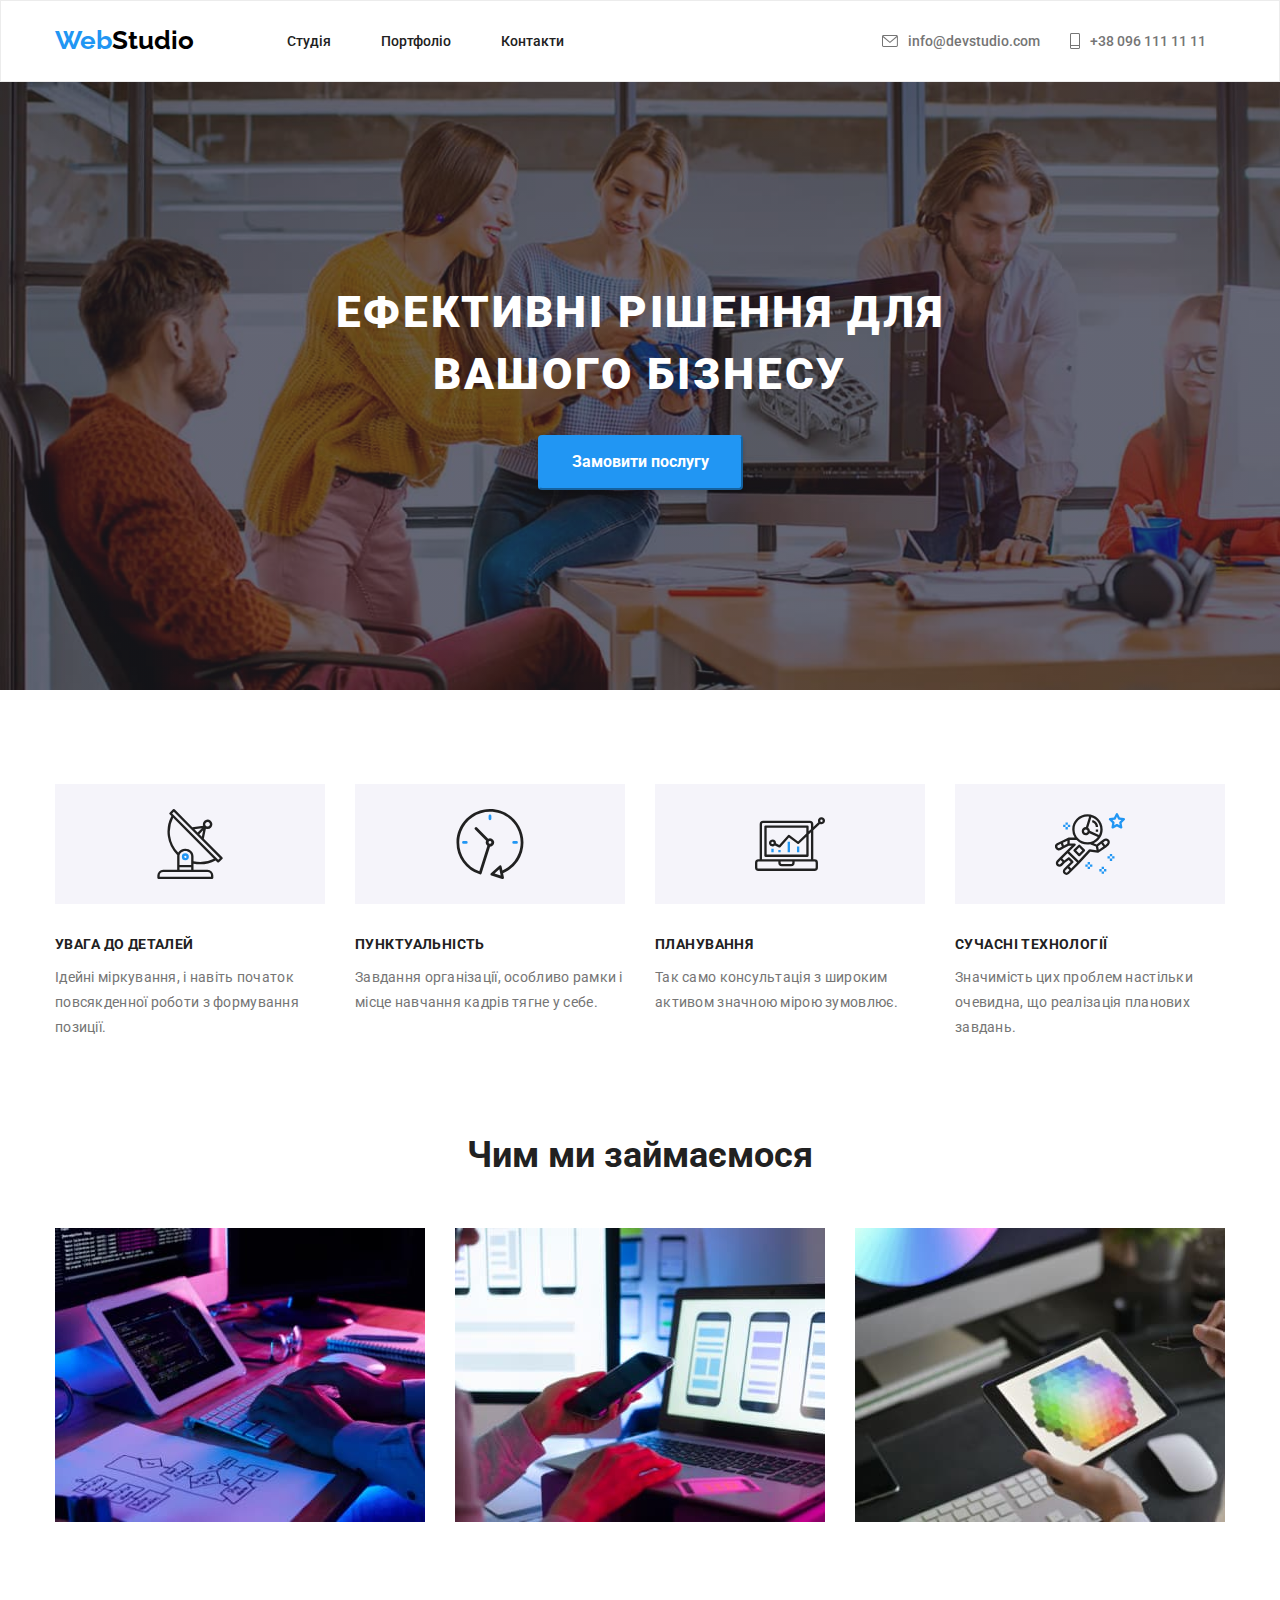
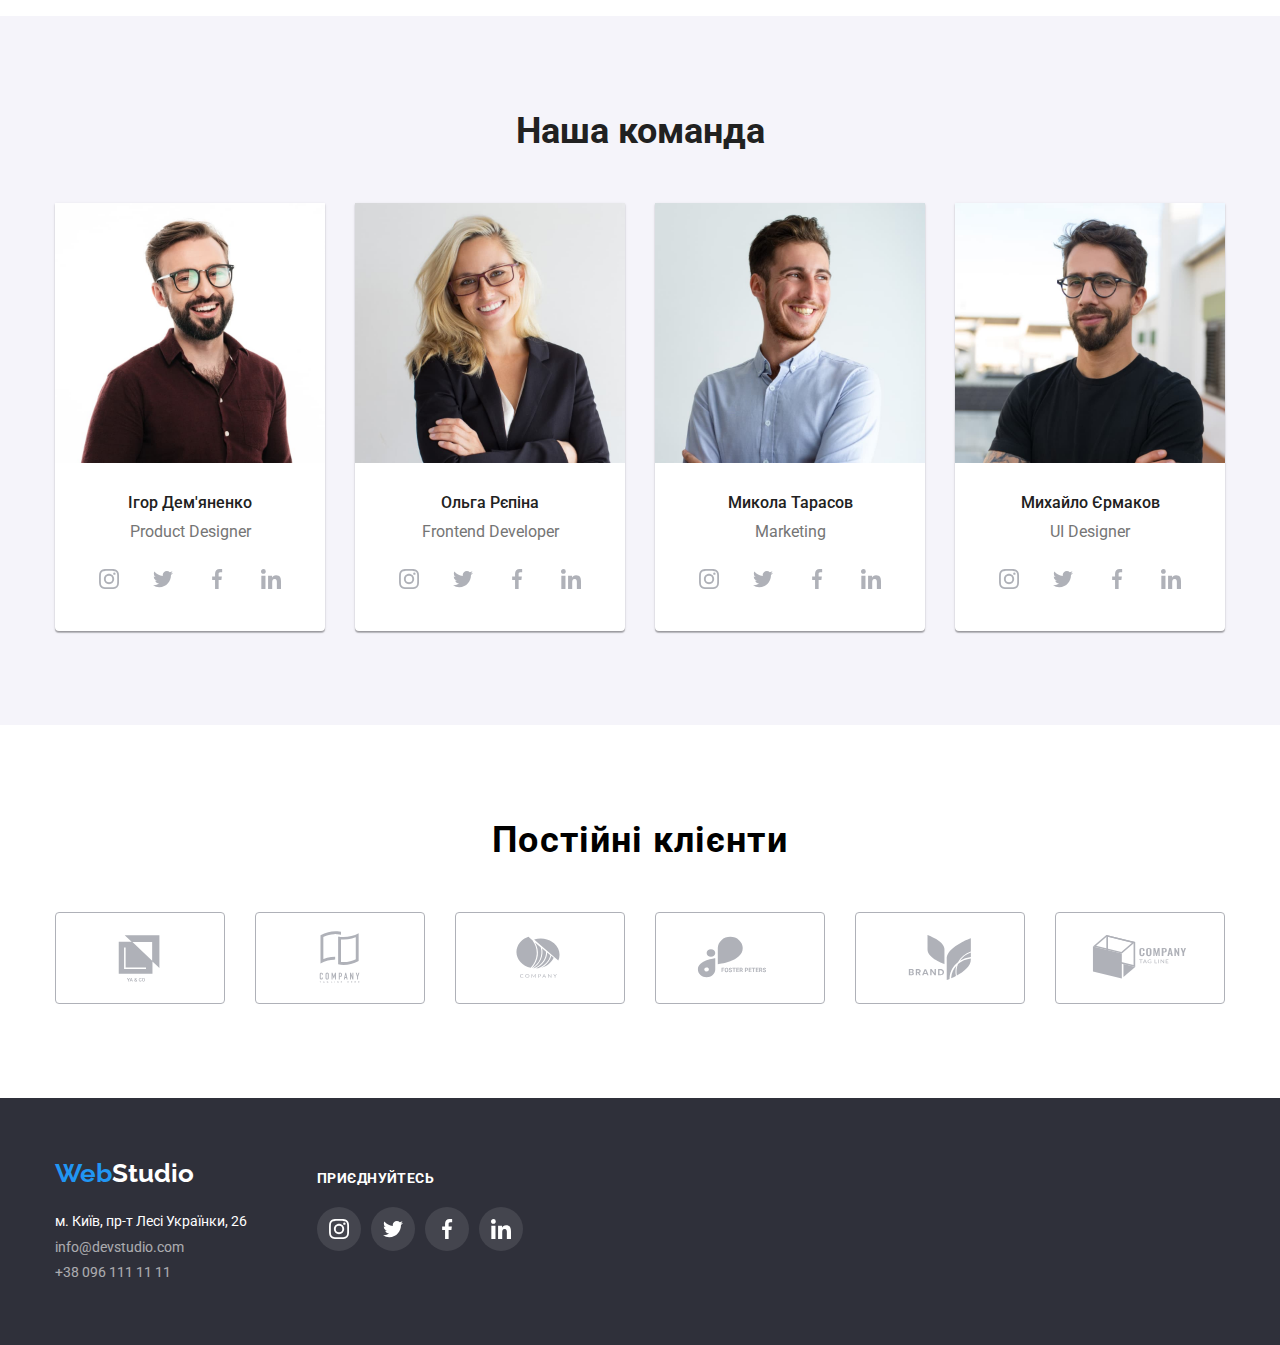
==== index.html @ 9b3b756c "Start" ====
<!DOCTYPE html>
<html lang="uk">
<head>
  <meta charset="UTF-8">
  <meta http-equiv="X-UA-Compatible" content="IE=edge">
  <meta name="viewport" content="width=device-width, initial-scale=1.0">
  <title>Document</title>
  <link rel="stylesheet" href="https://cdn.jsdelivr.net/npm/modern-normalize@1.1.0/modern-normalize.min.css">
  <link href="https://fonts.googleapis.com/css2?family=Raleway:wght@700&family=Roboto:wght@400;500;700;900&display=swap"
    rel="stylesheet">
  <link rel="stylesheet" href="./styles.css/styles.css">
</head>
<body>
  <header class="header"> 
    <div class="container page-header-container">
    <nav class="navigation">
      <a href="index.html" class="logo" ><span>Web</span>Studio</a>
      <ul class="site-nav">
        <li> <a href="./index.html">Студія</a></li>
        <li> <a href="./portfolio.html">Портфоліо</a></li>
        <li> <a href="">Контакти</a></li>
      </ul>
    </nav>
    <ul class="auth-nav">
      <li class="mail-adress">
        <a href="mailto:info@devstudio.com"><svg aria-label="Імейл" class="e-mail" width="16px" height="12px">
        <use href="./images/SVG/symbol-defs.svg#icon-mail"></use>
        </svg>info@devstudio.com</a></li>
      <li class="phone-number">
        <a href="tell:+380961111111"><svg aria-label="Телефон" class="phone" width="10px" height="16px">
          <use href="./images/SVG/symbol-defs.svg#icon-phone"></use></svg>+38 096 111 11 11</a></li>
    </ul>
  </div>
  </header>
  <main>
    <section class="main-title">
      <div class="container title-main">
    <h1>Ефективні рішення для вашого бізнесу</h1>
    <button type="button" class="order-button">Замовити послугу</button>
      </div>
    </section>
  <section class="about-us">
    <div class="container">
    <ul class="about-list"> 
    <li>
      <div>
      <svg width="70px" height="70px" aria-label="Антена" class="about-us-icons">
      <use href="./images/SVG/symbol-defs.svg#icon-antenna"></use>
    </svg>
    </div>
      <h2>УВАГА ДО ДЕТАЛЕЙ</h2>
      <p>Ідейні міркування, і навіть початок повсякденної роботи з формування позиції.</p>
    </li>
    <li>
      <div>
      <svg width="70px" height="70px" aria-label="Годинник" class="about-us-icons">
        <use href="./images/SVG/symbol-defs.svg#icon-clock"></use>
      </svg>
    </div>
      <h2>ПУНКТУАЛЬНІСТЬ</h2>
      <p>Завдання організації, особливо рамки і місце навчання кадрів тягне у себе.</p>
    </li>
    <li>
      <div>
      <svg width="70px" height="70px" aria-label="Діаграмма" class="about-us-icons">
        <use href="./images/SVG/symbol-defs.svg#icon-diagram"></use>
      </svg>
    </div>
      <h2>ПЛАНУВАННЯ</h2>
      <p>Так само консультація з широким активом значною мірою зумовлює.</p>
    </li>
    <li>
      <div>
      <svg width="70px" height="70px" aria-label="Астронавт" class="about-us-icons">
        <use href="./images/SVG/symbol-defs.svg#icon-astronaut"></use>
      </svg>
    </div>
      <h2>СУЧАСНІ ТЕХНОЛОГІЇ</h2>
      <p>Значимість цих проблем настільки очевидна, що реалізація планових завдань.</p>
    </li>
  </ul>
</div>
  </section>
  <section class="examples">
    <div class="container examples-title">
    <h2>Чим ми займаємося</h2>
    <ul>
    <li><img src="./images/about/img_1.jpg" alt="Розробка" width="370" height="294"></li>
    <li><img src="./images/about/img_2.jpg" alt="Тестування" width="370" height="294"></li>
    <li><img src="./images/about/img_3.jpg" alt="Дизайн" width="370" height="294"></li>
    </ul>
  </div>
  </section>
  <section class="our-team">
    <div class="container our-team-div">
    <h2>Наша команда</h2>
    <ul>  
  <li class="our-team-list">
    <img src="./images/team/igor.jpg" alt="Ігор" width="270" height="260">
    <h3>Ігор Дем'яненко</h3>
    <p>Product Designer</p>
    <ul class="employer-logo">
      <li>
        <a href="https://www.instagram.com/" class="social-list">
      <svg width="20px" height="20px" aria-label="Інстаграм">
        <use href="./images/SVG/symbol-defs.svg#icon-instagram"></use>
      </svg>
    </a>
    </li>
    <li>
      <a href="https://twitter.com/" class="social-list">
      <svg width="20px" height="20px" aria-label="Твітер">
      <use href="./images/SVG/symbol-defs.svg#icon-twitter"></use>
    </svg>
  </a>
  </li>
    <li>
      <a href="https://www.facebook.com/" class="social-list">
      <svg width="20px" height="20px" aria-label="Фейсбук">
      <use href="./images/SVG/symbol-defs.svg#icon-facebook"></use>
    </svg>
  </a>
  </li>
    <li>
      <a href="https://www.linkedin.com/" class="social-list">
      <svg width="20px" height="20px" aria-label="Лінкедін">
      <use href="./images/SVG/symbol-defs.svg#icon-linkedin"></use>
    </svg>
  </a>
  </li>
</ul>
  </li>
  <li class="our-team-list">
    <img src="./images/team/olga.jpg" alt="Оля" width="270" height="260">
    <h3>Ольга Рєпіна</h3>
    <p>Frontend Developer</p>
      <ul class="employer-logo">
        <li>
          <a href="https://www.instagram.com/" class="social-list">
            <svg width="20px" height="20px" aria-label="Інстаграм">
              <use href="./images/SVG/symbol-defs.svg#icon-instagram"></use>
            </svg>
          </a>
        </li>
        <li>
          <a href="https://twitter.com/" class="social-list">
            <svg width="20px" height="20px" aria-label="Твітер">
              <use href="./images/SVG/symbol-defs.svg#icon-twitter"></use>
            </svg>
          </a>
        </li>
        <li>
          <a href="https://www.facebook.com/" class="social-list">
            <svg width="20px" height="20px" aria-label="Фейсбук">
              <use href="./images/SVG/symbol-defs.svg#icon-facebook"></use>
            </svg>
          </a>
        </li>
        <li>
          <a href="https://www.linkedin.com/" class="social-list">
            <svg width="20px" height="20px" aria-label="Лінкедін">
              <use href="./images/SVG/symbol-defs.svg#icon-linkedin"></use>
            </svg>
          </a>
        </li>
      </ul>
  </li>
  <li class="our-team-list">
    <img src="./images/team/kolya.jpg" alt="Микола" width="270" height="260">
    <h3>Микола Тарасов</h3>
    <p>Marketing</p>
      <ul class="employer-logo">
        <li>
          <a href="https://www.instagram.com/" class="social-list">
            <svg width="20px" height="20px" aria-label="Інстаграм">
              <use href="./images/SVG/symbol-defs.svg#icon-instagram"></use>
            </svg>
          </a>
        </li>
        <li>
          <a href="https://twitter.com/" class="social-list">
            <svg width="20px" height="20px" aria-label="Твітер">
              <use href="./images/SVG/symbol-defs.svg#icon-twitter"></use>
            </svg>
          </a>
        </li>
        <li>
          <a href="https://www.facebook.com/" class="social-list">
            <svg width="20px" height="20px" aria-label="Фейсбук">
              <use href="./images/SVG/symbol-defs.svg#icon-facebook"></use>
            </svg>
          </a>
        </li>
        <li>
          <a href="https://www.linkedin.com/" class="social-list">
            <svg width="20px" height="20px" aria-label="Лінкедін">
              <use href="./images/SVG/symbol-defs.svg#icon-linkedin"></use>
            </svg>
          </a>
        </li>
      </ul>
  </li>
  <li class="our-team-list">
    <img src="./images/team/mike.jpg" alt="Міша" width="270" height="260">
    <h3>Михайло Єрмаков</h3>
    <p>UI Designer</p>
      <ul class="employer-logo">
        <li>
          <a href="https://www.instagram.com/" class="social-list">
            <svg width="20px" height="20px" aria-label="Інстаграм">
              <use href="./images/SVG/symbol-defs.svg#icon-instagram"></use>
            </svg>
          </a>
        </li>
        <li>
          <a href="https://twitter.com/" class="social-list">
            <svg width="20px" height="20px" aria-label="Твітер">
              <use href="./images/SVG/symbol-defs.svg#icon-twitter"></use>
            </svg>
          </a>
        </li>
        <li>
          <a href="https://www.facebook.com/" class="social-list">
            <svg width="20px" height="20px" aria-label="Фейсбук">
              <use href="./images/SVG/symbol-defs.svg#icon-facebook"></use>
            </svg>
          </a>
        </li>
        <li>
          <a href="https://www.linkedin.com/" class="social-list">
            <svg width="20px" height="20px" aria-label="Лінкедін">
              <use href="./images/SVG/symbol-defs.svg#icon-linkedin"></use>
            </svg>
          </a>
        </li>
      </ul>
  </li>
</ul>
</div>
  </section>
  <section class="our-clients">
    <div class="container our-clients-div">
    <h2>Постійні клієнти</h2>
    <ul class="our-clients-list">
    <li class="clients-example"><a href="http://www.yasolicitors.co.uk/"> 
      <svg width="106px" height="60px" aria-label="Йа_и_ко">
        <use href="./images/SVG/symbol-defs.svg#icon-Logo_1">
        </use>
      </svg>
    </a>
  </li>
    <li class="clients-example"><a href="https://goit.ua/" class="clients-web">
      <svg width="106px" height="60px" aria-label="Гоу_айті" class="our-clients-logo">
      <use href="./images/SVG/symbol-defs.svg#icon-Logo_2">
      </use>
    </svg>
  </a>
</li>
    <li class="clients-example"><a href="https://goit.ua/">
      <svg width="106px" height="60px" aria-label="Гоу_айті" class="our-clients-logo">
      <use href="./images/SVG/symbol-defs.svg#icon-Logo_3">
      </use>
    </svg>
  </a>
</li>
    <li class="clients-example"><a href="https://www.petersandfoster.com/">
      <svg width="106px" height="60px" aria-label="Питерс_и_Фостер" class="our-clients-logo">
      <use href="./images/SVG/symbol-defs.svg#icon-Logo_4">
      </use>
    </svg>
  </a>
</li>
    <li class="clients-example"><a href="https://goit.ua/">
      <svg width="106px" height="60px" aria-label="Гоу_айті" class="our-clients-logo">
      <use href="./images/SVG/symbol-defs.svg#icon-Logo_5">
      </use>
    </svg>
  </a>
  </li>
    <li class="clients-example"><a href="https://goit.ua/">
      <svg width="106px" height="60px" aria-label="Гоу_айті" class="our-clients-logo">
      <use href="./images/SVG/symbol-defs.svg#icon-Logo_6">
      </use>
    </svg>
  </a>
  </li>
  </ul>
</div>
  </section>
  </main>
  <footer class="footer">
  <div class="container footer-list">
    <div class="contacts-footer">
        <a href="index.html" class="logo-footer"><span>Web</span>Studio</a>
        <address>
          <ul>
        <li><a target="_blank" href="https://goo.gl/maps/uGCBGbxVBMCukeLk7">м. Київ, пр-т Лесі Українки, 26</a></li>
        <li><a class="mail-tell" href="mailto:info@devstudio.com">info@devstudio.com</a></li>
        <li><a class="mail-tell" href="tell:+380961111111">+38 096 111 11 11</a></li>
          </ul>
      </address> 
    </div>
      <div class="invite">
      <h2>приєднуйтесь</h2>
      <ul class="employer-logo">
        <li>
          <a href="https://www.instagram.com/" class="social-list">
            <svg width="20px" height="20px" aria-label="Інстаграм">
              <use href="./images/SVG/symbol-defs.svg#icon-instagram"></use>
            </svg>
          </a>
        </li>
        <li>
          <a href="https://twitter.com/" class="social-list">
            <svg width="20px" height="20px" aria-label="Твітер">
              <use href="./images/SVG/symbol-defs.svg#icon-twitter"></use>
            </svg>
          </a>
        </li>
        <li>
          <a href="https://www.facebook.com/" class="social-list">
            <svg width="20px" height="20px" aria-label="Фейсбук">
              <use href="./images/SVG/symbol-defs.svg#icon-facebook"></use>
            </svg>
          </a>
        </li>
        <li>
          <a href="https://www.linkedin.com/" class="social-list">
            <svg width="20px" height="20px" aria-label="Лінкедін">
              <use href="./images/SVG/symbol-defs.svg#icon-linkedin"></use>
            </svg>
          </a>
        </li>
      </ul>
    </div>
    </div>
  </footer>
</body>
</html>
---- styles.css/styles.css ----
body {font-family: Roboto, sans-serif; color: var(--logo-span);}

h1,h2,h3,h4,p {margin-top:0; margin-bottom:0;}

img {display: block;
    max-width: 100%;
    height: auto;}

button,a {cursor: pointer;}

li {list-style-type: none;}

a {text-decoration: none;}

ul,ol {margin-top: 0; margin-bottom: 0; padding-left: 0}

:root {
    --logo-span: #000000;
    --buttons-links: #2196F3;
    --title-color: #212121;
    --txt-about: #757575;
    --adress-color: #FFFFFF;
    --buttons-bg: #F5F4FA;
    --background-color: #2F303A;
    --link-active: red;
    --border-color: #EEEEEE;
    --border-header-color: #ECECEC;
    --bg-main: #C4C4C4;
    --clients-border: #AFB1B8;}

.header {
    border: 1px solid var(--border-header-color)}

.container {
    width: 1200px; 
    margin-left: auto; 
    margin-right: auto;
    padding-left: 15px;
    padding-right: 15px;}

.page-header-container {
    display: flex;
    align-items: center}

.navigation {
    display: flex;
    align-items: center;}

.logo {
    font-family: Raleway, sans-serif;
    color:var(--logo-span);
    font-weight: 700;
    font-size: 26px;
    line-height: 1.2;

    margin-right: 93px;
    padding-top: 24px;
    padding-bottom: 25px;}

.logo span {color:var(--buttons-links) }

.site-nav {
    align-items: center;
    display: flex;}

.site-nav a{
    font-weight: 500;
    font-size: 14px;
    line-height: 1.2;
    color:var(--title-color);
    align-items: center;}

.site-nav a:hover, 
.site-nav a:focus {color: var(--buttons-links)}
.site-nav a:active {color: var(--link-active)} 

.site-nav li:not(:last-child) {margin-right: 50px;}

.auth-nav {
    display: flex;
    align-items: center;
    margin-left: 318px;
    justify-content: flex-end;}

.auth-nav a:hover,
.auth-nav a:focus {
    color: var(--buttons-links);}

.auth-nav svg:hover,
.auth-nav svg:focus {
    fill: var(--buttons-links);
    color: var(--buttons-links);
}

.auth-nav li:hover {fill: var(--buttons-links);}

.auth-nav a{
    display: flex;
    font-weight: 500;
    font-size: 14px;
    line-height: 1.2;
    color: var(--txt-about);
    align-items: center;}

.e-mail, .phone{margin-right: 10px;
    fill:currentColor;}

.phone-number {margin-left: 30px;}

.main-title {
    background-color: var(--bg-main);
    background-repeat: no-repeat;
    background-image:linear-gradient(rgba(47, 48, 58, 0.4),rgba(47, 48, 58, 0.4)),url(../images/about/bgtitle.jpg);
    background-size: cover;
    padding-bottom: 200px;
    padding-top: 200px;
    max-width: 1600px;
}

.title-main {
    display: flex;
    flex-direction: column;
    align-items: center;
    text-align: center;}

.main-title h1 {
    width: 696px;
    margin-bottom: 30px;
    text-transform: uppercase;}

.main-title button {
    font-weight: 700;
    font-size: 16px;
    line-height: 1.9;
    color: var(--adress-color);
    border-radius: 4px;
    padding-top: 10px;
    padding-bottom: 10px;
    padding-left: 32px;
    padding-right: 32px;
    border-color: var(--buttons-links);}

.main-title h1 {
    font-weight: 900;
    font-size: 44px;
    letter-spacing: 0.06em;
    line-height: 1.4;
    color: var(--adress-color);}

.order-button {
    background-color: var(--buttons-links);
    box-shadow: 0px 4px 4px rgba(0, 0, 0, 0.15);}

.about-list {
    display: flex;}

.about-us {padding-top: 94px;}

.about-list div{
    width: 270px;
    height: 120px;
    display: flex;
    justify-content: center;
    align-items: center;
    margin-bottom: 30px;
    background-color:var(--buttons-bg);}

.about-us-icons {justify-content: center;}

.about-list li h2 {margin-bottom: 10px;}

.about-list li:not(:last-child) {margin-right: 30px;}

.about-us h2 {
    font-weight: 700;
    font-size: 14px;
    line-height: 1.5;
    color: var(--title-color);
    letter-spacing: 0.03em;}

.about-us p { 
    font-size: 14px;
    line-height: 1.8;
    color: var(--txt-about);
    letter-spacing: 0.02em;}

.examples {
    padding-top: 94px;
    padding-bottom: 94px;
}

.examples-title {
    display: flex;
    flex-direction: column;
    text-align: center;}

.examples-title ul{
    display: flex;}

.examples-title ul li:not(:last-child) {margin-right: 30px;}

.examples h2 {
    font-weight: 700;
    font-size: 36px;
    line-height: 1.2;
    color:var(--title-color);
    margin-bottom: 50px;}

.our-team {background-color: var(--buttons-bg);
    padding-top: 94px;
    padding-bottom: 94px;}

.employer-logo {
    display: flex;
    gap:10px;
    padding-bottom: 30px;
    justify-content: center;}

.employer-logo a {fill: var(--clients-border)}

.social-list {
    display: flex;
    width: 44px;
    height: 44px;
    border-radius: 50%;
    align-items: center;
    justify-content: center;
}

.employer-logo .social-list:hover,
.employer-logo .social-list:focus {
    fill: var(--adress-color);
    background-color: var(--buttons-links);}

.our-team-div {
    display: flex;
    flex-direction: column;}

.our-team h2 {
    font-weight: 700;
    font-size: 36px;
    line-height: 1.2;
    color: var(--title-color);
    margin-bottom: 50px;
    text-align: center;}

.our-team-div ul {
    display: flex;}

.our-team h3 {
    font-weight: 500;
    font-size: 16px;
    line-height: 1.2;
    color: var(--title-color);
    padding-top: 30px;
    margin-bottom: 10px;
    text-align: center;}

.our-team p {
    font-size: 16px;
    line-height: 1.2;
    color: var(--txt-about);
    margin-bottom: 16px;
    text-align: center;}

.our-team-div .our-team-list:not(:last-child) {
    margin-right: 30px;}

.our-team-div .our-team-list {
    background-color: var(--adress-color);
    box-shadow: 0px 1px 3px rgba(0, 0, 0, 0.12), 0px 1px 1px rgba(0, 0, 0, 0.14), 0px 2px 1px rgba(0, 0, 0, 0.2);
    border-radius: 0px 0px 4px 4px;}

.our-clients {
    padding-top: 94px;
    padding-bottom: 94px;
}

.our-clients-div h2 {
    margin-bottom: 50px;
    font-weight: 700;
    font-size: 36px;
    line-height: 1.2;
    letter-spacing: 0.03em;
    text-align: center;}

.our-clients-list{
    display: flex;
    gap:30px;}

.clients-example a{
    width: 170px;
    height: 92px;
    display: flex;
    justify-content: center;
    align-items: center;
    border: 1px solid var(--clients-border);
    border-radius: 4px;
    fill: rgba(175, 177, 184, 1);
}

.clients-example a:hover,
.clients-example a:focus {fill: var(--buttons-links); border-color: var(--buttons-links);}

.footer {
    padding-top: 60px;
    padding-bottom: 60px;}

.footer-list {display: flex;}

.footer-list .contacts-footer{
    display: flex;
    flex-direction: column;}

.logo-footer {
    font-family: Raleway, sans-serif;
    color: var(--adress-color);
    font-weight: 700;
    font-size: 26px;
    line-height: 1.2;
    margin-bottom: 20px;}
    
.logo-footer span {color:var(--buttons-links) ;}

.footer-list ul a {
    font-style: normal;
    font-size: 14px;
    line-height: 1.8;
    color: var(--adress-color);}

.invite {display: flex;
    flex-direction: column;
    margin-left: 70px;}

.invite h2 {
    font-weight: 700;
    font-size: 14px;
    line-height: 1.2;
    letter-spacing: 0.03em;
    text-transform: uppercase;
    color: var(--adress-color);
    padding-top: 12px;
    margin-bottom: 20px;}

.invite .employer-logo {padding-bottom: 0;}

.invite a{background: rgba(255, 255, 255, 0.1);
fill: var(--adress-color);}

.footer-list ul a:hover,
.footer-list ul a:focus {color: var(--buttons-links);}

.mail-tell {
    font-size: 14px;
    line-height: 1.8;
    color: var(--adress-color);
    opacity: 60%;
}

.footer {background-color: var(--background-color);}

.button-list button:hover,
.button-list button:focus {
    box-shadow: 0px 3px 1px rgba(0, 0, 0, 0.1), 0px 1px 2px rgba(0, 0, 0, 0.08), 0px 2px 2px rgba(0, 0, 0, 0.12);
    background-color: var(--buttons-links);
    color: var(--adress-color) 
}

.button-list {
    padding-top: 94px;
    padding-bottom: 50px;
}

.button-list button {
    font-family: 'Roboto';
    font-weight: 500;
    font-size: 16px;
    line-height: 1.6;
    color: var(--title-color);
    border-radius: 4px;
}

.button-projects {
    display: flex;
    flex-direction: column;}

.button-projects h1{
    display: none;}

.button-projects button {
    border: none;}

.buttons-dscr {
    display: flex;
    justify-content: center;
    margin-bottom: 50px;}

.buttons-dscr li:not(:last-child) {
    margin-right: 8px;}

.buttons-dscr button {
    padding-top: 6px;
    padding-bottom: 6px;
    padding-right: 22px;
    padding-left: 22px;}

.project-list-border {
    border-bottom: 1px solid var(--border-color);
    border-left: 1px solid var(--border-color);
    border-right: 1px solid var(--border-color);
    padding-left: 24px;
    padding-right: 24px;
    padding-bottom: 20px;
    padding-top: 20px;}

.our-projects {
    display: flex;
    flex-wrap: wrap;} 
    
.our-projects a {display: block;}

.our-projects a:hover,
.our-projects a:focus {
    box-shadow: 0px 1px 1px rgba(0, 0, 0, 0.12), 0px 4px 4px rgba(0, 0, 0, 0.06), 1px 4px 6px rgba(0, 0, 0, 0.16);}

.our-projects li:not(:nth-child(3n)) {
    margin-right: 30px;}

.our-projects li:not(:nth-child(n+7)) {
    margin-bottom: 30px;}

.our-projects h2 {
    font-weight: 700;
    font-size: 18px;
    line-height: 2;
    margin-bottom: 4px;
    color: var(--title-color);}

.our-projects p {
    font-size: 16px;
    line-height: 1.9;
    color: var(--txt-about);
}
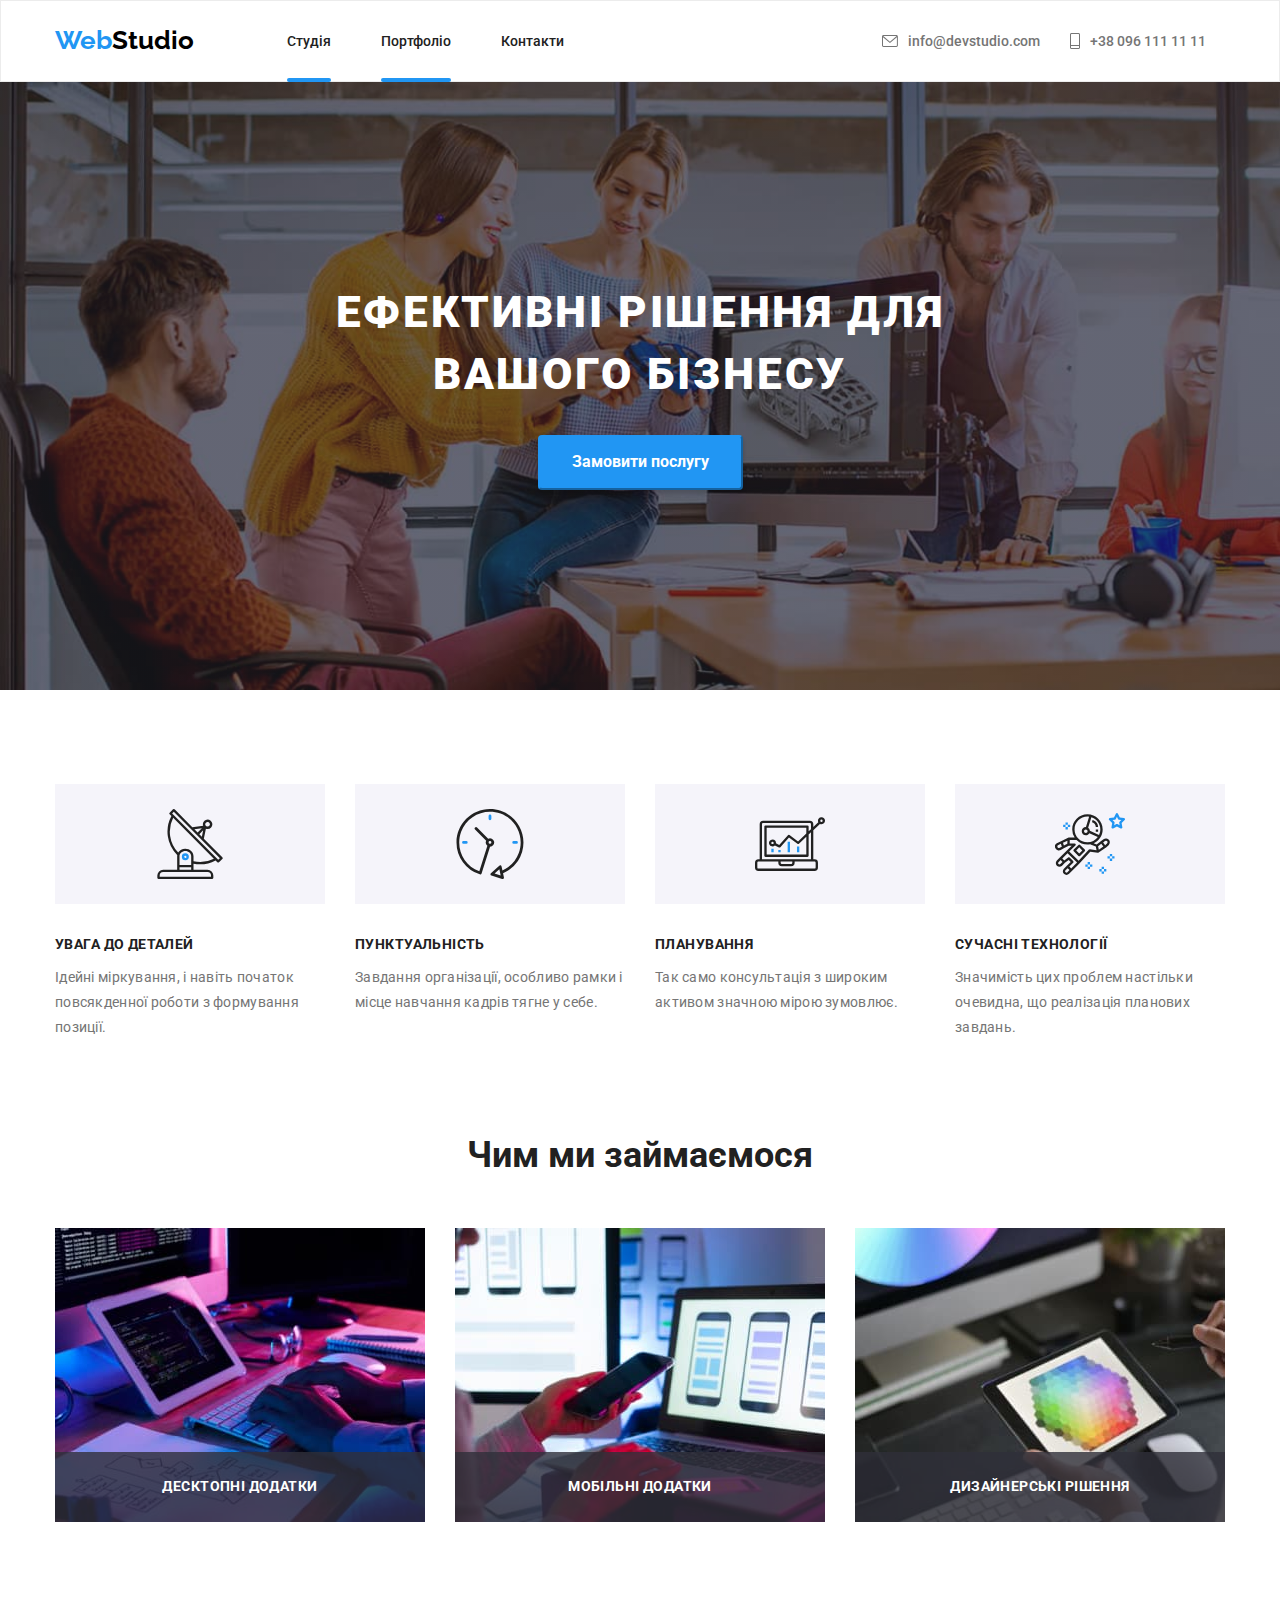
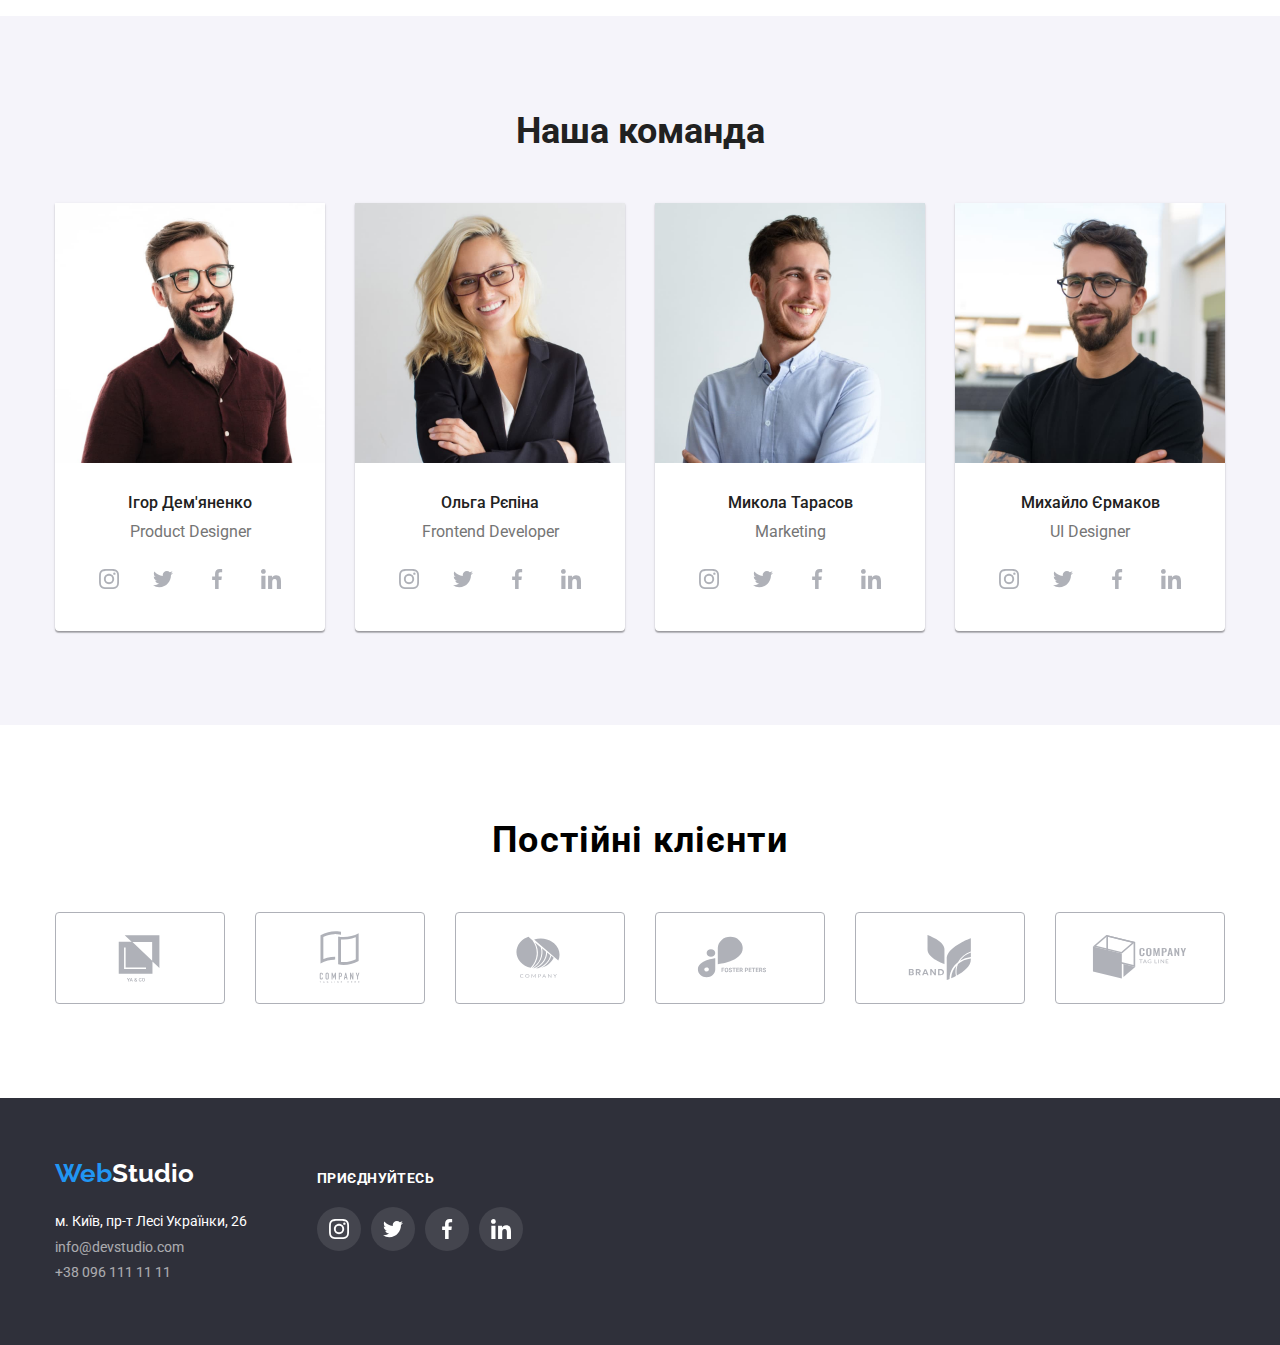
==== commit cdef8b7e: "Test v1.0" ====
--- a/index.html
+++ b/index.html
@@ -16,8 +16,8 @@
     <nav class="navigation">
       <a href="index.html" class="logo" ><span>Web</span>Studio</a>
       <ul class="site-nav">
-        <li> <a href="./index.html">Студія</a></li>
-        <li> <a href="./portfolio.html">Портфоліо</a></li>
+        <li> <a href="./index.html" class="site-nav-main">Студія</a></li>
+        <li> <a href="./portfolio.html" class="site-nav-portfolio">Портфоліо</a></li>
         <li> <a href="">Контакти</a></li>
       </ul>
     </nav>
@@ -85,9 +85,18 @@
     <div class="container examples-title">
     <h2>Чим ми займаємося</h2>
     <ul>
-    <li><img src="./images/about/img_1.jpg" alt="Розробка" width="370" height="294"></li>
-    <li><img src="./images/about/img_2.jpg" alt="Тестування" width="370" height="294"></li>
-    <li><img src="./images/about/img_3.jpg" alt="Дизайн" width="370" height="294"></li>
+    <li class="examples-list">
+      <img src="./images/about/img_1.jpg" alt="Розробка" width="370" height="294">
+    <p class="examples-description">Десктопні додатки</p>
+  </li>
+    <li>
+      <img src="./images/about/img_2.jpg" alt="Тестування" width="370" height="294">
+    <p class="examples-description">Мобільні додатки</p>
+</li>
+    <li>
+      <img src="./images/about/img_3.jpg" alt="Дизайн" width="370" height="294">
+    <p class="examples-description">Дизайнерські рішення</p>
+  </li>
     </ul>
   </div>
   </section>
@@ -335,5 +344,6 @@
     </div>
     </div>
   </footer>
+  <script src="./js/modal.js"></script>
 </body>
 </html>--- a/styles.css/styles.css
+++ b/styles.css/styles.css
@@ -68,13 +68,39 @@
     font-size: 14px;
     line-height: 1.2;
     color:var(--title-color);
-    align-items: center;}
+    align-items: center;
+    transition: color 250ms cubic-bezier(0.4, 0, 0.2, 1);}
 
 .site-nav a:hover, 
 .site-nav a:focus {color: var(--buttons-links)}
-.site-nav a:active {color: var(--link-active)} 
 
 .site-nav li:not(:last-child) {margin-right: 50px;}
+
+.site-nav-main{position: relative;}
+
+.site-nav-main::after{
+    content:'';
+    display: block;
+    width: 100%;
+    height: 4px;
+    background-color: #2196F3;
+    border-radius: 2px;
+    position: absolute;
+    margin-top: 28px;
+}
+
+.site-nav-portfolio{position: relative;}
+
+.site-nav-portfolio::after{
+    content:'';
+    display: block;
+    width: 100%;
+    height: 4px;
+    background-color: #2196F3;
+    border-radius: 2px;
+    position: absolute;
+    margin-top: 28px;
+}
 
 .auth-nav {
     display: flex;
@@ -84,15 +110,8 @@
 
 .auth-nav a:hover,
 .auth-nav a:focus {
-    color: var(--buttons-links);}
-
-.auth-nav svg:hover,
-.auth-nav svg:focus {
-    fill: var(--buttons-links);
     color: var(--buttons-links);
-}
-
-.auth-nav li:hover {fill: var(--buttons-links);}
+    fill: var(--buttons-links);}
 
 .auth-nav a{
     display: flex;
@@ -100,9 +119,11 @@
     font-size: 14px;
     line-height: 1.2;
     color: var(--txt-about);
-    align-items: center;}
-
-.e-mail, .phone{margin-right: 10px;
+    align-items: center;
+    transition: color, fill 2500ms cubic-bezier(0.4, 0, 0.2, 1);}
+
+.e-mail, .phone{
+    margin-right: 10px;
     fill:currentColor;}
 
 .phone-number {margin-left: 30px;}
@@ -192,7 +213,8 @@
 .examples-title {
     display: flex;
     flex-direction: column;
-    text-align: center;}
+    text-align: center;
+    }
 
 .examples-title ul{
     display: flex;}
@@ -205,6 +227,22 @@
     line-height: 1.2;
     color:var(--title-color);
     margin-bottom: 50px;}
+
+.examples-title li{position: relative;}
+
+.examples-description{position: absolute;
+    bottom: 0;
+    width: 100%;
+    background-color: rgba(47, 48, 58, 0.8);
+    padding-top: 27px;
+    padding-bottom: 27px;
+    font-weight: 700;
+    font-size: 14px;
+    line-height: 1.1;
+    text-align: center;
+    letter-spacing: 0.03em;
+    text-transform: uppercase;
+    color: #FFFFFF;}
 
 .our-team {background-color: var(--buttons-bg);
     padding-top: 94px;
@@ -225,6 +263,7 @@
     border-radius: 50%;
     align-items: center;
     justify-content: center;
+    transition: fill, background-color 250ms cubic-bezier(0.4, 0, 0.2, 1);
 }
 
 .employer-logo .social-list:hover,
@@ -297,6 +336,7 @@
     border: 1px solid var(--clients-border);
     border-radius: 4px;
     fill: rgba(175, 177, 184, 1);
+    transition: fill 250ms cubic-bezier(0.4, 0, 0.2, 1);
 }
 
 .clients-example a:hover,
@@ -326,7 +366,8 @@
     font-style: normal;
     font-size: 14px;
     line-height: 1.8;
-    color: var(--adress-color);}
+    color: var(--adress-color);
+    transition: color 250ms cubic-bezier(0.4, 0, 0.2, 1);}
 
 .invite {display: flex;
     flex-direction: column;
@@ -346,6 +387,8 @@
 
 .invite a{background: rgba(255, 255, 255, 0.1);
 fill: var(--adress-color);}
+
+.employer-logo .social-list {transition: fill, background-color 250ms cubic-bezier(0.4, 0, 0.2, 1);}
 
 .footer-list ul a:hover,
 .footer-list ul a:focus {color: var(--buttons-links);}
@@ -378,6 +421,7 @@
     line-height: 1.6;
     color: var(--title-color);
     border-radius: 4px;
+    transition: box-shadow,color,background-color 250ms cubic-bezier(0.4, 0, 0.2, 1);
 }
 
 .button-projects {
@@ -417,7 +461,10 @@
     display: flex;
     flex-wrap: wrap;} 
     
-.our-projects a {display: block;}
+.our-projects a {
+    display: block;
+    transition: box-shadow 250ms cubic-bezier(0.4, 0, 0.2, 1);
+}
 
 .our-projects a:hover,
 .our-projects a:focus {
@@ -436,8 +483,35 @@
     margin-bottom: 4px;
     color: var(--title-color);}
 
-.our-projects p {
+.our-projects .project-list-border p {
     font-size: 16px;
     line-height: 1.9;
     color: var(--txt-about);
-}+}
+
+.our-project-div{
+    position: relative;
+    overflow: hidden;
+}
+
+.our-projects-about{
+    position: absolute;
+    top: 0;
+    left: 0;
+    width: 100%;
+    height: 100%;
+    transform: translateY(100%);
+    transition: transform 250ms cubic-bezier(0.4, 0, 0.2, 1);
+
+
+    font-size: 18px;
+    line-height: 1.6;
+    letter-spacing: 0.03em;
+    color: white;
+    background-color: rgba(33, 150, 243, 0.9);
+    padding-top: 63px;
+    padding-bottom: 63px;
+    padding-left: 24px;
+    padding-right: 24px;}
+
+.our-projects li:hover .our-projects-about{transform: translateY(0%);}
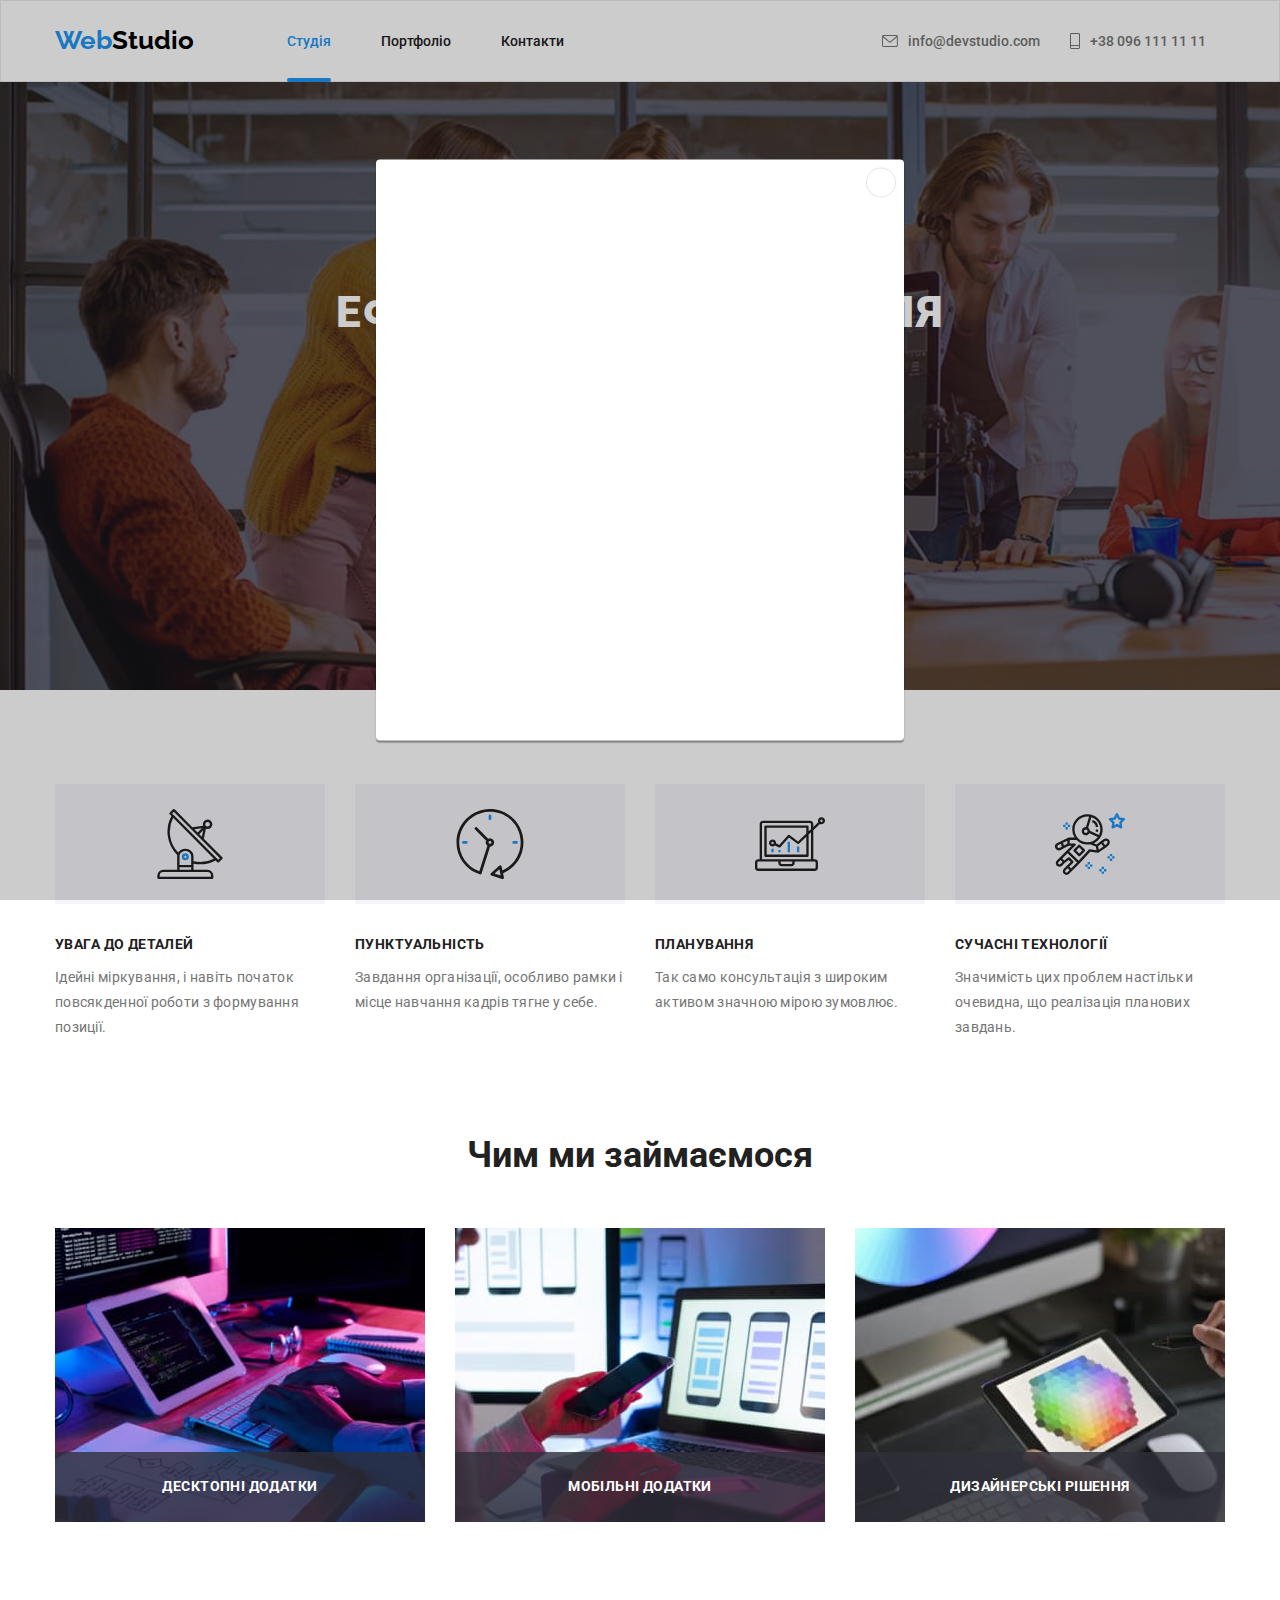
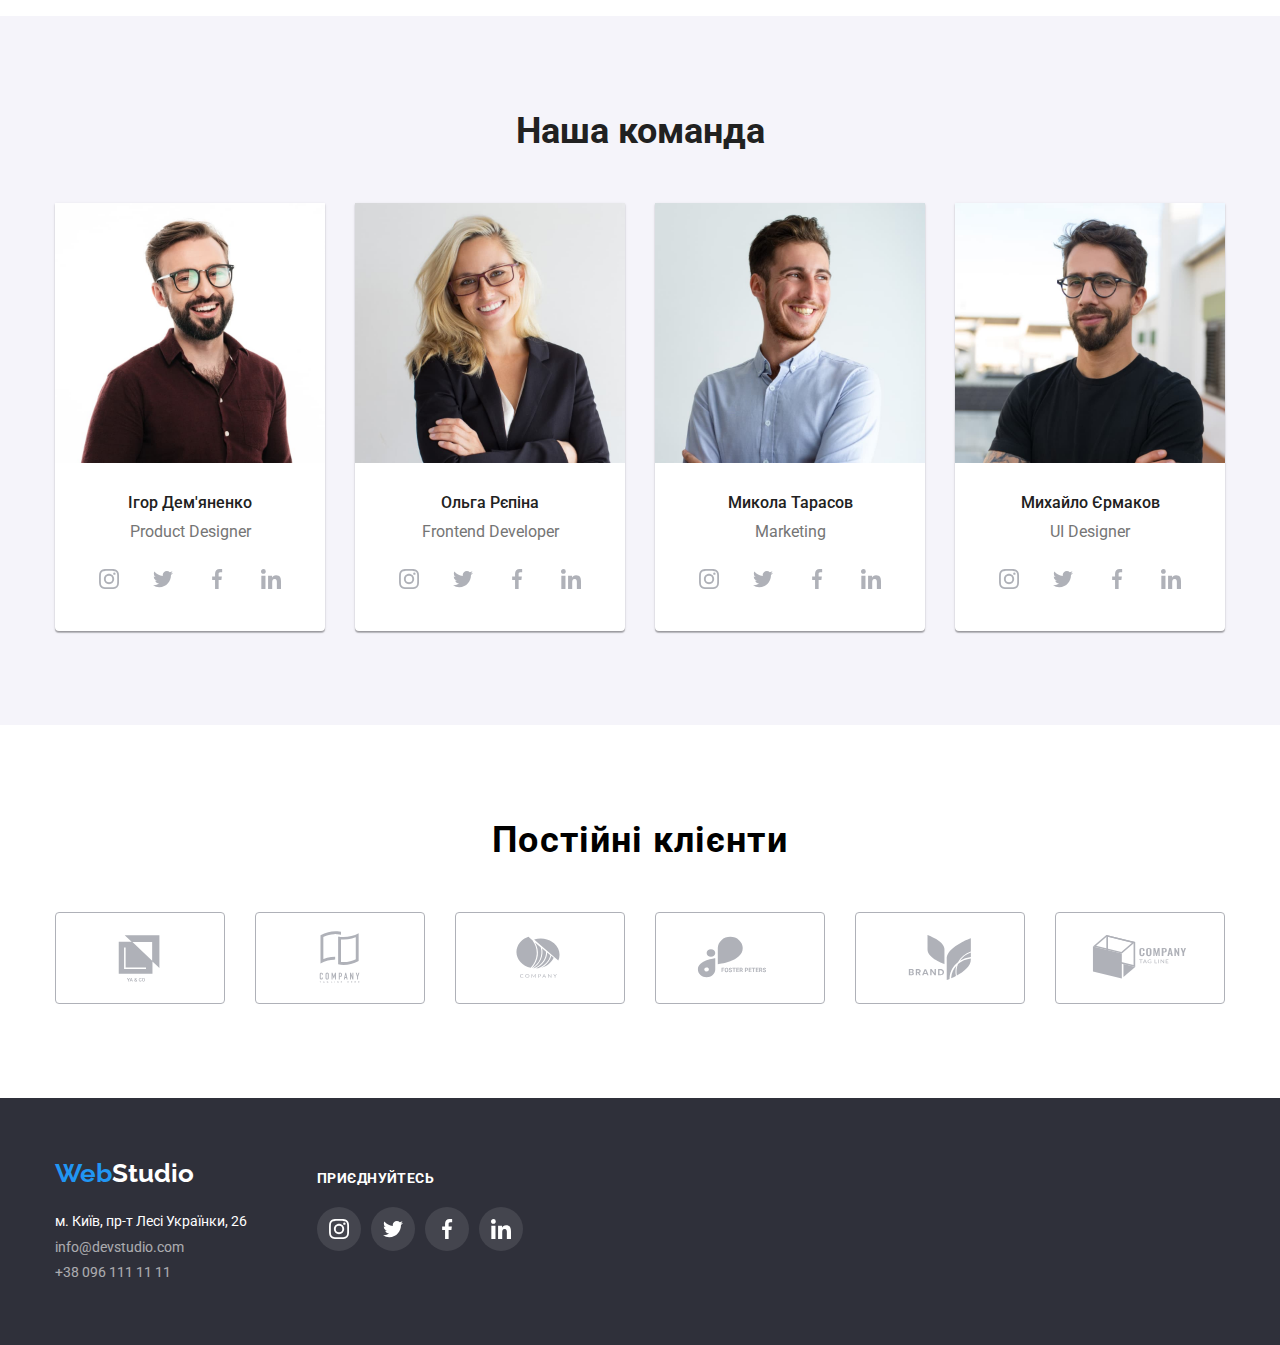
==== commit 874ada8b: "Test v2.0" ====
--- a/index.html
+++ b/index.html
@@ -16,8 +16,8 @@
     <nav class="navigation">
       <a href="index.html" class="logo" ><span>Web</span>Studio</a>
       <ul class="site-nav">
-        <li> <a href="./index.html" class="site-nav-main">Студія</a></li>
-        <li> <a href="./portfolio.html" class="site-nav-portfolio">Портфоліо</a></li>
+        <li> <a href="./index.html" class="site-nav-main current">Студія</a></li>
+        <li> <a href="./portfolio.html">Портфоліо</a></li>
         <li> <a href="">Контакти</a></li>
       </ul>
     </nav>
@@ -36,7 +36,7 @@
     <section class="main-title">
       <div class="container title-main">
     <h1>Ефективні рішення для вашого бізнесу</h1>
-    <button type="button" class="order-button">Замовити послугу</button>
+    <button type="button" class="order-button" data-modal-open>Замовити послугу</button>
       </div>
     </section>
   <section class="about-us">
@@ -344,6 +344,15 @@
     </div>
     </div>
   </footer>
-  <script src="./js/modal.js"></script>
+  <div class="backdrop" data-modal>
+    <div class="modal">
+      <button type="button" class="modal-close" data-modal-close>
+        <svg aria-label="Закрити вікно" class="modal-x" width="18" height="18">
+          <use href="./images/SVG/symbol-defs.svg#icon-close"></use>
+        </svg>
+      </button>
+   </div>
+  </div>
+  <script src="./JS/modal.js"></script>
 </body>
 </html>--- a/styles.css/styles.css
+++ b/styles.css/styles.css
@@ -78,25 +78,31 @@
 
 .site-nav-main{position: relative;}
 
-.site-nav-main::after{
+.current::after{
     content:'';
     display: block;
     width: 100%;
     height: 4px;
-    background-color: #2196F3;
+    background-color: var(--buttons-links);
     border-radius: 2px;
     position: absolute;
     margin-top: 28px;
 }
 
-.site-nav-portfolio{position: relative;}
-
-.site-nav-portfolio::after{
+.site-nav .current{
+    color: var(--buttons-links)
+}
+
+.site-nav-portfolio{
+    position: relative;
+}
+
+.current::after{
     content:'';
     display: block;
     width: 100%;
     height: 4px;
-    background-color: #2196F3;
+    background-color: var(--buttons-links);
     border-radius: 2px;
     position: absolute;
     margin-top: 28px;
@@ -120,7 +126,7 @@
     line-height: 1.2;
     color: var(--txt-about);
     align-items: center;
-    transition: color, fill 2500ms cubic-bezier(0.4, 0, 0.2, 1);}
+    transition: color 250ms cubic-bezier(0.4, 0, 0.2, 1), fill 250ms cubic-bezier(0.4, 0, 0.2, 1);}
 
 .e-mail, .phone{
     margin-right: 10px;
@@ -263,7 +269,7 @@
     border-radius: 50%;
     align-items: center;
     justify-content: center;
-    transition: fill, background-color 250ms cubic-bezier(0.4, 0, 0.2, 1);
+    transition: fill 250ms cubic-bezier(0.4, 0, 0.2, 1), background-color 250ms cubic-bezier(0.4, 0, 0.2, 1);
 }
 
 .employer-logo .social-list:hover,
@@ -388,7 +394,7 @@
 .invite a{background: rgba(255, 255, 255, 0.1);
 fill: var(--adress-color);}
 
-.employer-logo .social-list {transition: fill, background-color 250ms cubic-bezier(0.4, 0, 0.2, 1);}
+.employer-logo .social-list {transition: fill 250ms cubic-bezier(0.4, 0, 0.2, 1), background-color 250ms cubic-bezier(0.4, 0, 0.2, 1);}
 
 .footer-list ul a:hover,
 .footer-list ul a:focus {color: var(--buttons-links);}
@@ -421,7 +427,7 @@
     line-height: 1.6;
     color: var(--title-color);
     border-radius: 4px;
-    transition: box-shadow,color,background-color 250ms cubic-bezier(0.4, 0, 0.2, 1);
+    transition: box-shadow 250ms cubic-bezier(0.4, 0, 0.2, 1), color 250ms cubic-bezier(0.4, 0, 0.2, 1), background-color 250ms cubic-bezier(0.4, 0, 0.2, 1);
 }
 
 .button-projects {
@@ -515,3 +521,49 @@
     padding-right: 24px;}
 
 .our-projects li:hover .our-projects-about{transform: translateY(0%);}
+
+.backdrop {
+    position: fixed;
+    top: 0;
+    left: 0;
+    width: 100%;
+    height: 100%;
+    background-color: rgba(0, 0, 0, 0.2);
+    z-index: 100;
+    transition: visibility 250ms cubic-bezier(0.4, 0, 0.2, 1), opacity 250ms cubic-bezier(0.4, 0, 0.2, 1);
+}
+
+.modal {
+    position: absolute;
+    top: 50%;
+    left: 50%;
+    transform: translate(-50%,-50%);
+    width: 528px;
+    height: 581px;
+    background-color: var(--adress-color);
+    box-shadow: 0px 1px 3px rgba(0, 0, 0, 0.12), 0px 1px 1px rgba(0, 0, 0, 0.14), 0px 2px 1px rgba(0, 0, 0, 0.2);
+    border-radius: 4px;
+}
+
+.modal-close{
+    position: absolute;
+    top: 8px;
+    right: 8px;
+    display: flex;
+    align-items: center;
+    justify-content: center;
+    width: 30px;
+    height: 30px;
+    background-color: var(--adress-color);
+    border: 1px solid rgba(0, 0, 0, 0.1);
+    border-radius: 50%;
+}
+
+.backdrop.is-hidden{
+    visibility:hidden;
+    opacity:0;
+    pointer-events:none;
+}
+
+.modal-x{
+}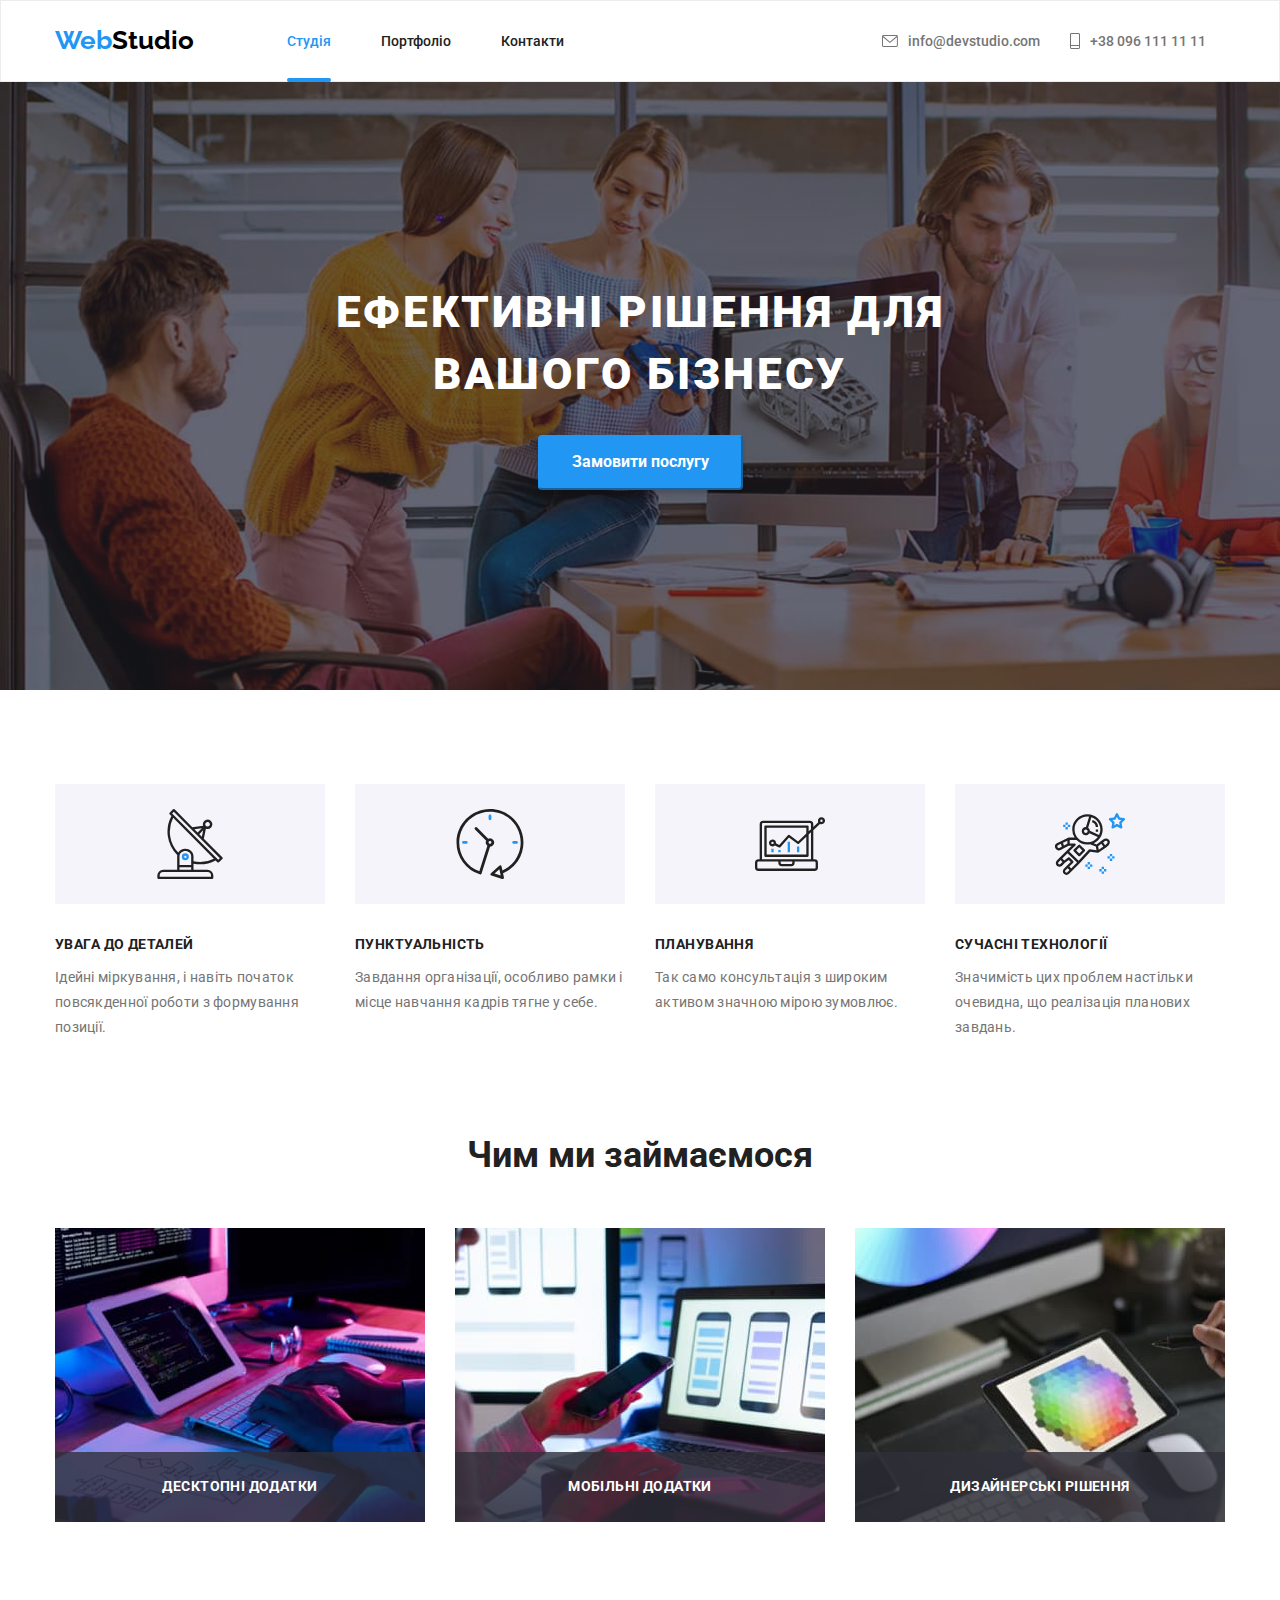
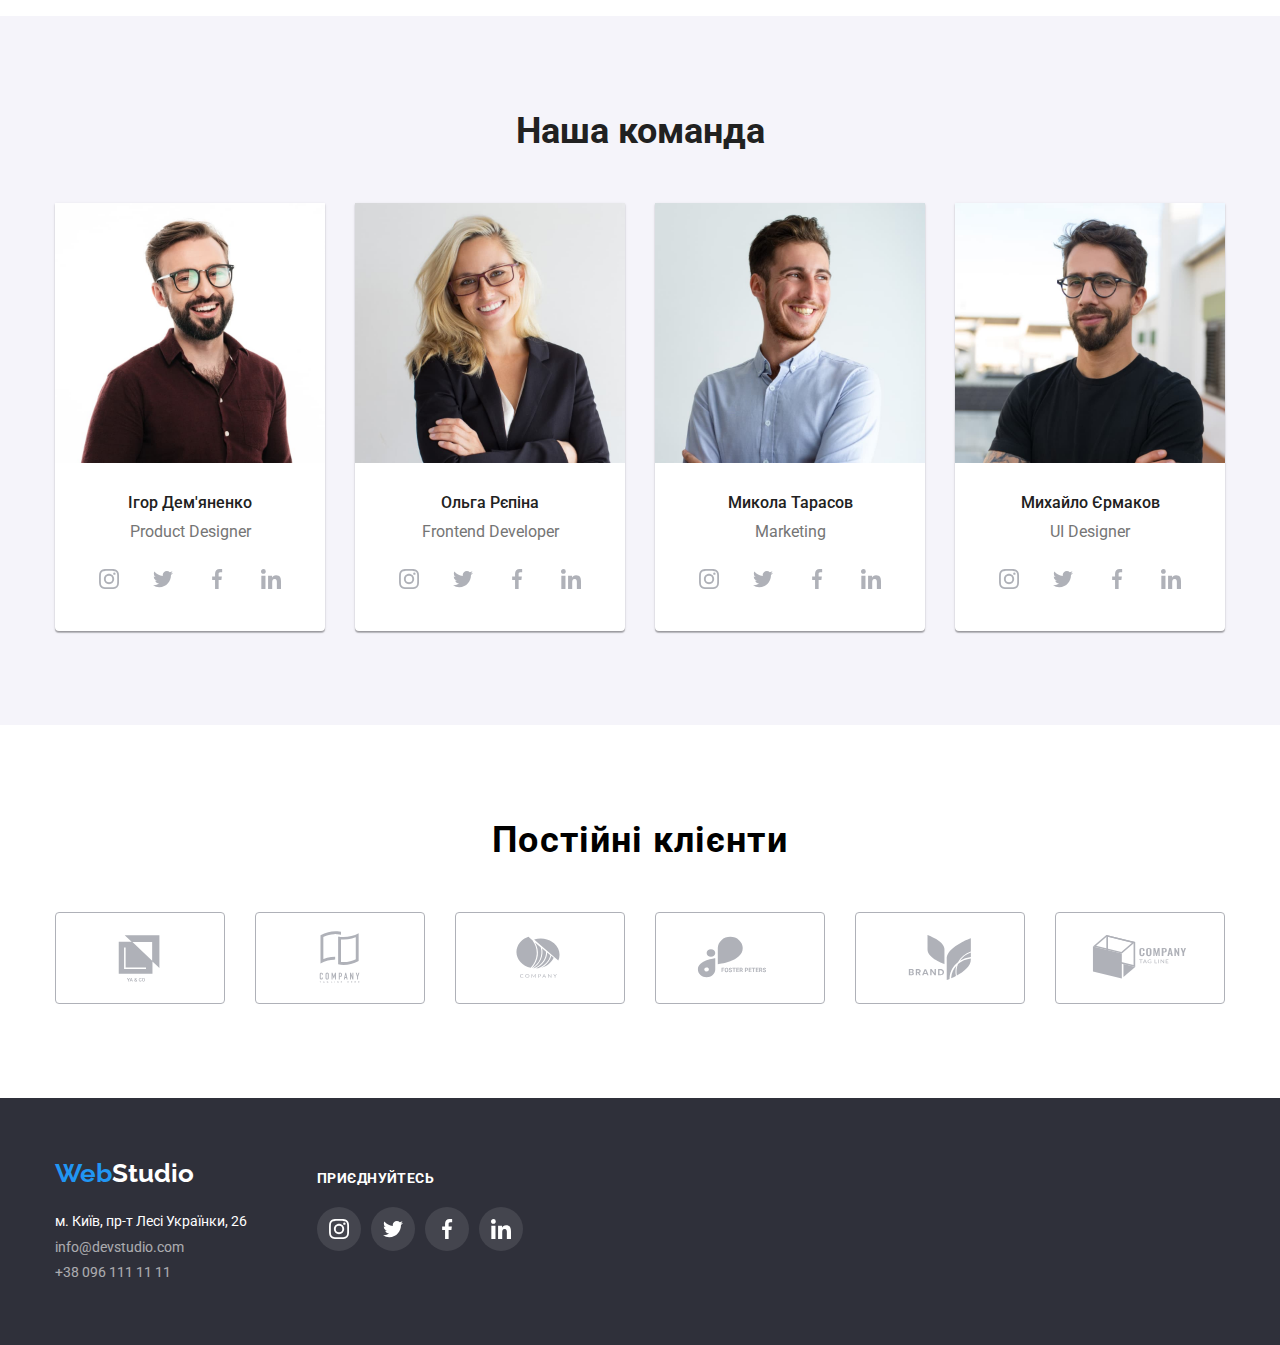
==== commit 1344f6e6: "Final v1.0" ====
--- a/index.html
+++ b/index.html
@@ -344,7 +344,7 @@
     </div>
     </div>
   </footer>
-  <div class="backdrop" data-modal>
+  <div class="backdrop is-hidden" data-modal>
     <div class="modal">
       <button type="button" class="modal-close" data-modal-close>
         <svg aria-label="Закрити вікно" class="modal-x" width="18" height="18">
@@ -353,6 +353,6 @@
       </button>
    </div>
   </div>
-  <script src="./JS/modal.js"></script>
+  <script src="./javascript/modal.js"></script>
 </body>
 </html>--- a/styles.css/styles.css
+++ b/styles.css/styles.css
@@ -522,7 +522,7 @@
 
 .our-projects li:hover .our-projects-about{transform: translateY(0%);}
 
-.backdrop {
+.backdrop{
     position: fixed;
     top: 0;
     left: 0;
@@ -530,7 +530,7 @@
     height: 100%;
     background-color: rgba(0, 0, 0, 0.2);
     z-index: 100;
-    transition: visibility 250ms cubic-bezier(0.4, 0, 0.2, 1), opacity 250ms cubic-bezier(0.4, 0, 0.2, 1);
+    transition: opacity 250ms cubic-bezier(0.4, 0, 0.2, 1), visibility 250ms cubic-bezier(0.4, 0, 0.2, 1);
 }
 
 .modal {
@@ -564,6 +564,3 @@
     opacity:0;
     pointer-events:none;
 }
-
-.modal-x{
-}